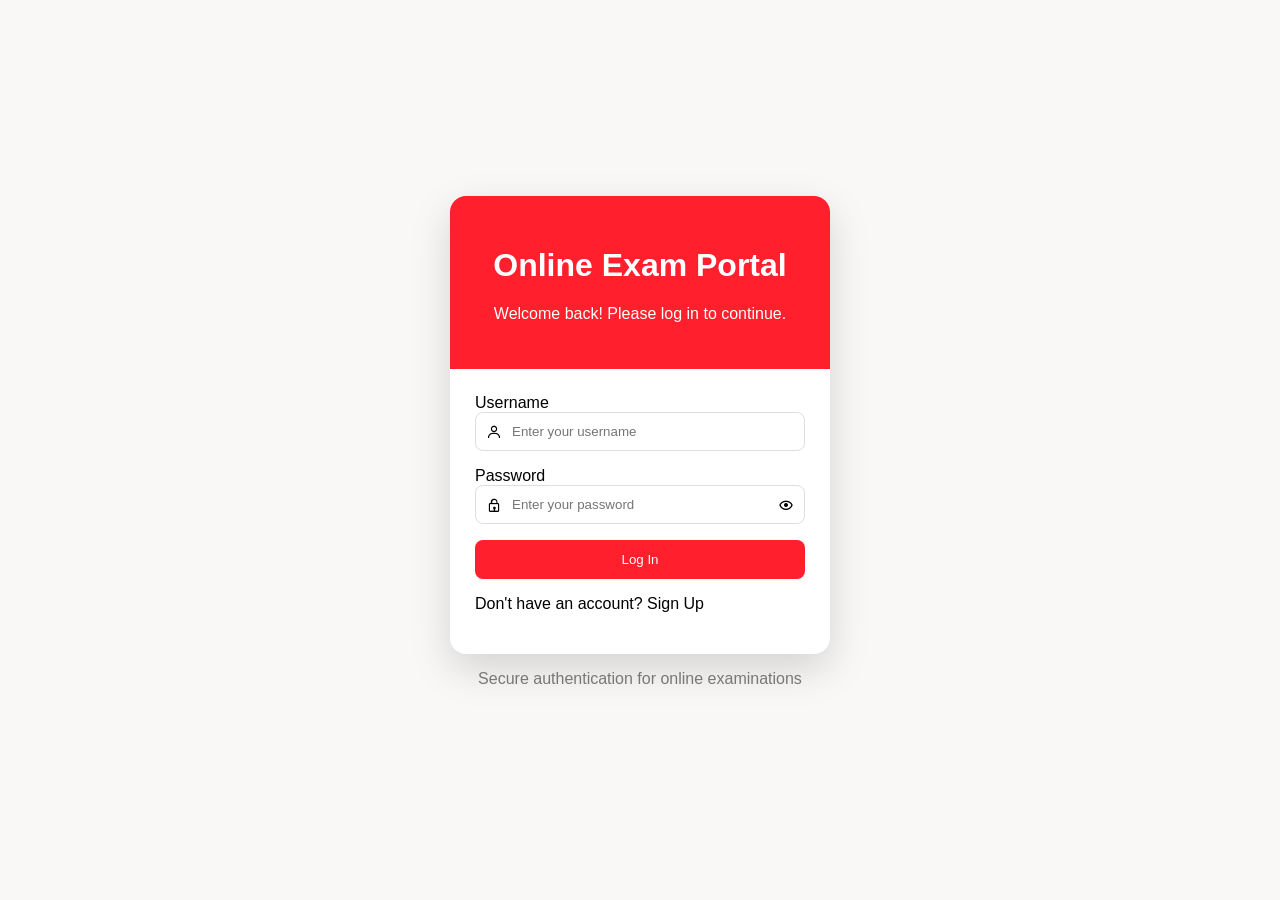
==== index.html @ a03c205d "Update index.html" ====
<!DOCTYPE html>
<html lang="en">
<head>
<meta charset="UTF-8">
<title>Online Exam Portal</title>
<link rel="stylesheet" href="style.css">
<link href="https://unpkg.com/boxicons@2.1.4/css/boxicons.min.css" rel="stylesheet">
</head>

<body>

<!-- ================= AUTH PAGE ================= -->
<div id="auth-page" class="auth-container">

  <div class="card">

    <div class="header">
      <h1>Online Exam Portal</h1>
      <p id="auth-subtitle">Welcome back! Please log in to continue.</p>
    </div>

    <div class="form">

      <!-- USERNAME -->
      <label>Username</label>
      <div class="input-box">
        <i class="bx bx-user"></i>
        <input id="username" type="text" placeholder="Enter your username">
      </div>

      <!-- EMAIL (signup only) -->
      <div id="email-field" class="hidden">
        <label>Email</label>
        <div class="input-box">
          <i class="bx bx-envelope"></i>
          <input id="email" type="email" placeholder="Enter your email">
        </div>
      </div>

      <!-- PASSWORD -->
      <label>Password</label>
      <div class="input-box">
        <i class="bx bx-lock"></i>
        <input id="password" type="password" placeholder="Enter your password">
        <i class="bx bx-show toggle" onclick="togglePassword(this)"></i>
      </div>

      <!-- CONFIRM PASSWORD (signup only) -->
      <div id="confirm-field" class="hidden">
        <label>Confirm Password</label>
        <div class="input-box">
          <i class="bx bx-lock"></i>
          <input id="confirm-password" type="password" placeholder="Confirm password">
        </div>
      </div>

      <button id="auth-button" onclick="handleAuth()">Log In</button>

      <p class="switch">
        <span id="switch-text">Don't have an account?</span>
        <a onclick="toggleMode()" id="switch-link">Sign Up</a>
      </p>

    </div>

  </div>

  <p class="footer">Secure authentication for online examinations</p>

</div>


<!-- ================= DASHBOARD ================= -->
<div id="user-dashboard-page" class="hidden">

  <!-- TOP BAR -->
  <div class="topbar">

    <div class="logo">
      <i class="bx bxs-book"></i>
      <div>
        <strong>Online Exam Portal</strong>
        <span id="welcome-text">Welcome, user!</span>
      </div>
    </div>

    <button class="logout" onclick="logout()">
      <i class="bx bx-log-out"></i> Log Out
    </button>

  </div>


  <div class="content">

    <!-- PAGE TITLE -->
    <h2>Dashboard</h2>
    <p class="subtitle">Browse and access your exams</p>


    <!-- STATS -->
    <div class="stats">

      <div class="stat red">
        <p>Total Exams</p>
        <h3>2</h3>
        <i class="bx bx-book"></i>
      </div>

      <div class="stat green">
        <p>Free Access</p>
        <h3>1</h3>
        <i class="bx bx-time"></i>
      </div>

      <div class="stat orange">
        <p>Time Sensitive</p>
        <h3>1</h3>
        <i class="bx bx-alarm"></i>
      </div>

    </div>


    <!-- SEARCH BAR -->
    <div class="search-container">

      <div class="search-bar">
        <i class="bx bx-search"></i>
        <input type="text" placeholder="Search exams by name or subject...">
      </div>

      <button class="filter-btn">
        <i class="bx bx-filter"></i> Filters
      </button>

    </div>


    <!-- AVAILABLE EXAMS -->
    <div class="exam-section">

      <h3>Available Exams (2)</h3>

    </div>
    <div id="exam-list"></div>
  </div>

</div>

<!-- ================= ADMIN DASHBOARD ================= -->
<div id="admin-dashboard-page" class="hidden">

  <!-- TOP BAR -->
  <div class="topbar">

    <div class="logo">
      <i class="bx bxs-book"></i>
      <div>
        <strong>Online Exam Portal</strong>
        <span id="admin-welcome-text">Welcome, Admin!</span>
      </div>
    </div>

    <button class="logout" onclick="logout()">
      <i class="bx bx-log-out"></i> Log Out
    </button>

  </div>


  <div class="content">

    <!-- PAGE TITLE -->
    <h2>Admin Dashboard</h2>
    <p class="subtitle">Manage exams and users</p>


    <!-- STATS -->
    <div class="stats">

      <div class="stat red">
        <p>Total Exams</p>
        <h3 id="admin-total-exams">0</h3>
        <i class="bx bx-book"></i>
      </div>

      <div class="stat green">
        <p>Total Users</p>
        <h3 id="admin-total-users">0</h3>
        <i class="bx bx-user"></i>
      </div>

      <div class="stat orange">
        <p>Active Exams</p>
        <h3 id="admin-active-exams">0</h3>
        <i class="bx bx-alarm"></i>
      </div>

    </div>


    <!-- ADMIN ACTIONS -->
    <div class="search-container">

      <button class="filter-btn" onclick="createExam()">
        <i class="bx bx-plus"></i> Create Exam
      </button>

      <button class="filter-btn" onclick="manageExams()">
        <i class="bx bx-edit"></i> Manage Exams
      </button>

      <button class="filter-btn" onclick="viewUsers()">
        <i class="bx bx-group"></i> View Users
      </button>

    </div>


    <!-- ADMIN LIST AREA -->
    <div class="exam-section">

      <h3>System Overview</h3>

      <div id="admin-panel"></div>

    </div>

  </div>

</div>
  
<div id="exam-page" class="hidden">

<h2 id="exam-title"></h2>
  
<div id="timer"></div>
  
<div class="question-box">

    <h3 id="question-text"></h3>

    <div id="options"></div>

</div>

<button onclick="nextQuestion()">Next Question</button>

</div>  

<div id="result-page" class="hidden">

  <div class="content">

    <h2>Exam Results</h2>

    <div class="result-box">

      <h3 id="result-title"></h3>

      <p class="score">
        Your Score: <strong id="score-text"></strong>
      </p>

      <p id="score-message"></p>

    </div>

    <!-- REVIEW SECTION -->
    <div class="review-section">

      <h3>Answer Review</h3>

      <div id="review-list"></div>

    </div>

    <button onclick="backToDashboard()">Back to Dashboard</button>

  </div>

</div>
  
<script src="script.js"></script>
</body>
</html>
---- style.css ----
* {
  box-sizing: border-box;
  font-family: Arial, sans-serif;
}

body {
  margin: 0;
  background: #faf7f7;
}

/* ===== AUTH ===== */
.auth-container {
  display: flex;
  flex-direction: column;
  align-items: center;
  justify-content: center;
  height: 100vh;
}

.card {
  width: 380px;
  background: white;
  border-radius: 16px;
  overflow: hidden;
  box-shadow: 0 15px 40px rgba(0,0,0,0.15);
}

.header {
  background: #ff1f2d;
  color: white;
  padding: 30px;
  text-align: center;
}

.form {
  padding: 25px;
}

.input-box {
  display: flex;
  align-items: center;
  border: 1px solid #ddd;
  border-radius: 8px;
  padding: 10px;
  margin-bottom: 16px;
}

.input-box input {
  border: none;
  outline: none;
  flex: 1;
  margin-left: 8px;
}

button {
  width: 100%;
  background: #ff1f2d;
  color: white;
  border: none;
  padding: 12px;
  border-radius: 8px;
  cursor: pointer;
}

.footer {
  margin-top: 16px;
  color: #777;
}

/* ===== DASHBOARD ===== */
.hidden {
  display: none;
}

.topbar {
  background: white;
  display: flex;
  justify-content: space-between;
  align-items: center;
  padding: 15px 30px;
  box-shadow: 0 2px 10px rgba(0,0,0,0.1);
}

.logo {
  display: flex;
  align-items: center;
  gap: 10px;
}

.logout {
  width: auto;
  padding: 8px 14px;
}

.content {
  padding: 30px;
}

.subtitle {
  color: #666;
}

.stats {
  display: flex;
  gap: 20px;
  margin: 20px 0;
}

.stat {
  background: white;
  flex: 1;
  padding: 20px;
  border-radius: 12px;
  box-shadow: 0 4px 10px rgba(0,0,0,0.1);
  position: relative;
}

.stat i {
  position: absolute;
  right: 20px;
  top: 20px;
  font-size: 28px;
}

.red { border-left: 5px solid #ff1f2d; }
.green { border-left: 5px solid #22c55e; }
.orange { border-left: 5px solid #f97316; }

.search {
  background: white;
  padding: 15px;
  border-radius: 12px;
  display: flex;
  gap: 10px;
  align-items: center;
  box-shadow: 0 4px 10px rgba(0,0,0,0.1);
}

.search input {
  flex: 1;
  border: none;
  outline: none;
}

.exam-list {
  margin-top: 30px;
}

.exam-card{
    display: flex;
    justify-content: space-between;
    align-items: center;

    padding: 15px;
    border-radius: 10px;
    border: 1px solid #ddd;
    margin-bottom: 15px;
    background: white;
}

.exam-info{
    max-width: 75%;
}

.exam {
  background: white;
  padding: 20px;
  border-radius: 12px;
  margin-bottom: 16px;
  display: flex;
  justify-content: space-between;
  box-shadow: 0 4px 10px rgba(0,0,0,0.1);
}

#timer{
    font-size:18px;
    font-weight:bold;
    margin-bottom:20px;
    color:#d9534f;
}

#options{
    display:grid;
    grid-template-columns:1fr 1fr;
    gap:30px;
    margin-bottom: 30px;
}

#options button{
    padding:12px;
    font-size:16px;
    width:100%;
}

#options button.selected {
    background-color: #E07070;
    color: white;
}

.review-section{
    margin-top:30px;
}

.review-item{
    background:white;
    padding:15px;
    margin-bottom:15px;
    border-radius:8px;
}

.tag {
  padding: 4px 10px;
  border-radius: 20px;
  font-size: 12px;
  margin-right: 6px;
}

.tag.blue { background: #e0edff; color: #2563eb; }
.tag.green { background: #dcfce7; color: #16a34a; }
.tag.orange { background: #ffedd5; color: #ea580c; }
.tag.red { background: #fee2e2; color: #dc2626; }

.start {
  width: auto;
  padding: 10px 16px;
}
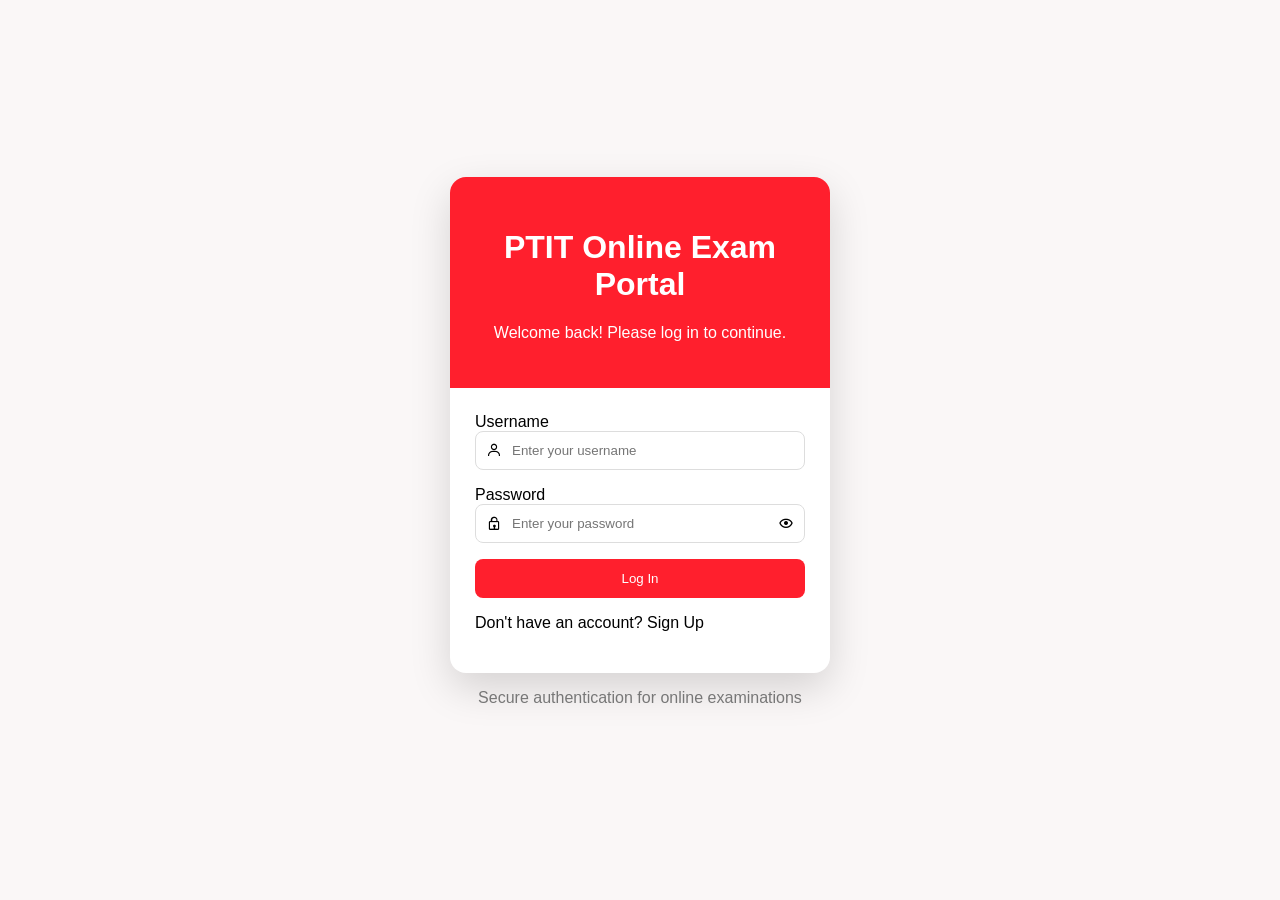
==== commit cc29dfab: "Update index.html" ====
--- a/index.html
+++ b/index.html
@@ -2,7 +2,7 @@
 <html lang="en">
 <head>
 <meta charset="UTF-8">
-<title>Online Exam Portal</title>
+<title>PTIT Online Exam Portal</title>
 <link rel="stylesheet" href="style.css">
 <link href="https://unpkg.com/boxicons@2.1.4/css/boxicons.min.css" rel="stylesheet">
 </head>
@@ -15,7 +15,7 @@
   <div class="card">
 
     <div class="header">
-      <h1>Online Exam Portal</h1>
+      <h1>PTIT Online Exam Portal</h1>
       <p id="auth-subtitle">Welcome back! Please log in to continue.</p>
     </div>
 
@@ -203,9 +203,7 @@
     <!-- ADMIN ACTIONS -->
     <div class="search-container">
 
-      <button class="filter-btn" onclick="createExam()">
-        <i class="bx bx-plus"></i> Create Exam
-      </button>
+      <button onclick="openCreateExam()">Create Exam</button>
 
       <button class="filter-btn" onclick="manageExams()">
         <i class="bx bx-edit"></i> Manage Exams
@@ -226,6 +224,33 @@
       <div id="admin-panel"></div>
 
     </div>
+
+  </div>
+
+</div>
+
+<div id="create-exam-page" class="hidden">
+
+  <div class="topbar">
+    <div class="logo">
+      <i class="bx bxs-book"></i>
+      <strong>Create Exam</strong>
+    </div>
+
+    <button onclick="backToAdmin()">← Back</button>
+  </div>
+
+  <div class="content">
+
+    <h2>Create New Exam</h2>
+
+    <input id="exam-title" placeholder="Exam title">
+
+    <div id="question-container"></div>
+
+    <button onclick="addQuestion()">Add Question</button>
+
+    <button onclick="saveExam()">Save Exam</button>
 
   </div>
 
@@ -263,7 +288,7 @@
         Your Score: <strong id="score-text"></strong>
       </p>
 
-      <p id="score-message"></p>
+      <p id="score-text"></p>
 
     </div>
 
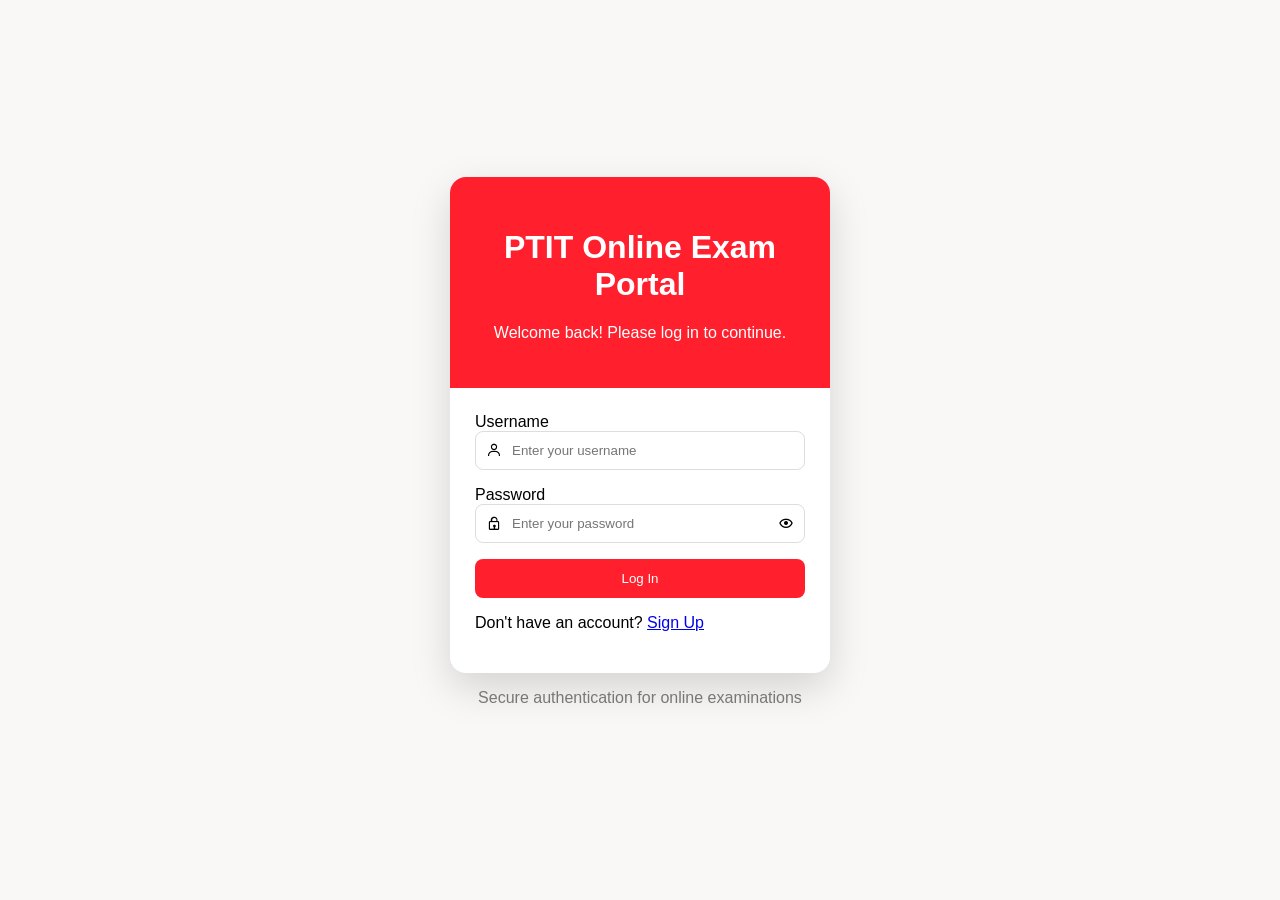
==== commit 656fb995: "Add files via upload" ====
--- a/index.html
+++ b/index.html
@@ -1,312 +1,74 @@
-<!DOCTYPE html>
-<html lang="en">
-<head>
-<meta charset="UTF-8">
-<title>PTIT Online Exam Portal</title>
-<link rel="stylesheet" href="style.css">
-<link href="https://unpkg.com/boxicons@2.1.4/css/boxicons.min.css" rel="stylesheet">
-</head>
-
-<body>
-
-<!-- ================= AUTH PAGE ================= -->
-<div id="auth-page" class="auth-container">
-
-  <div class="card">
-
-    <div class="header">
-      <h1>PTIT Online Exam Portal</h1>
-      <p id="auth-subtitle">Welcome back! Please log in to continue.</p>
-    </div>
-
-    <div class="form">
-
-      <!-- USERNAME -->
-      <label>Username</label>
-      <div class="input-box">
-        <i class="bx bx-user"></i>
-        <input id="username" type="text" placeholder="Enter your username">
-      </div>
-
-      <!-- EMAIL (signup only) -->
-      <div id="email-field" class="hidden">
-        <label>Email</label>
-        <div class="input-box">
-          <i class="bx bx-envelope"></i>
-          <input id="email" type="email" placeholder="Enter your email">
-        </div>
-      </div>
-
-      <!-- PASSWORD -->
-      <label>Password</label>
-      <div class="input-box">
-        <i class="bx bx-lock"></i>
-        <input id="password" type="password" placeholder="Enter your password">
-        <i class="bx bx-show toggle" onclick="togglePassword(this)"></i>
-      </div>
-
-      <!-- CONFIRM PASSWORD (signup only) -->
-      <div id="confirm-field" class="hidden">
-        <label>Confirm Password</label>
-        <div class="input-box">
-          <i class="bx bx-lock"></i>
-          <input id="confirm-password" type="password" placeholder="Confirm password">
-        </div>
-      </div>
-
-      <button id="auth-button" onclick="handleAuth()">Log In</button>
-
-      <p class="switch">
-        <span id="switch-text">Don't have an account?</span>
-        <a onclick="toggleMode()" id="switch-link">Sign Up</a>
-      </p>
-
-    </div>
-
-  </div>
-
-  <p class="footer">Secure authentication for online examinations</p>
-
-</div>
-
-
-<!-- ================= DASHBOARD ================= -->
-<div id="user-dashboard-page" class="hidden">
-
-  <!-- TOP BAR -->
-  <div class="topbar">
-
-    <div class="logo">
-      <i class="bx bxs-book"></i>
-      <div>
-        <strong>Online Exam Portal</strong>
-        <span id="welcome-text">Welcome, user!</span>
-      </div>
-    </div>
-
-    <button class="logout" onclick="logout()">
-      <i class="bx bx-log-out"></i> Log Out
-    </button>
-
-  </div>
-
-
-  <div class="content">
-
-    <!-- PAGE TITLE -->
-    <h2>Dashboard</h2>
-    <p class="subtitle">Browse and access your exams</p>
-
-
-    <!-- STATS -->
-    <div class="stats">
-
-      <div class="stat red">
-        <p>Total Exams</p>
-        <h3>2</h3>
-        <i class="bx bx-book"></i>
-      </div>
-
-      <div class="stat green">
-        <p>Free Access</p>
-        <h3>1</h3>
-        <i class="bx bx-time"></i>
-      </div>
-
-      <div class="stat orange">
-        <p>Time Sensitive</p>
-        <h3>1</h3>
-        <i class="bx bx-alarm"></i>
-      </div>
-
-    </div>
-
-
-    <!-- SEARCH BAR -->
-    <div class="search-container">
-
-      <div class="search-bar">
-        <i class="bx bx-search"></i>
-        <input type="text" placeholder="Search exams by name or subject...">
-      </div>
-
-      <button class="filter-btn">
-        <i class="bx bx-filter"></i> Filters
-      </button>
-
-    </div>
-
-
-    <!-- AVAILABLE EXAMS -->
-    <div class="exam-section">
-
-      <h3>Available Exams (2)</h3>
-
-    </div>
-    <div id="exam-list"></div>
-  </div>
-
-</div>
-
-<!-- ================= ADMIN DASHBOARD ================= -->
-<div id="admin-dashboard-page" class="hidden">
-
-  <!-- TOP BAR -->
-  <div class="topbar">
-
-    <div class="logo">
-      <i class="bx bxs-book"></i>
-      <div>
-        <strong>Online Exam Portal</strong>
-        <span id="admin-welcome-text">Welcome, Admin!</span>
-      </div>
-    </div>
-
-    <button class="logout" onclick="logout()">
-      <i class="bx bx-log-out"></i> Log Out
-    </button>
-
-  </div>
-
-
-  <div class="content">
-
-    <!-- PAGE TITLE -->
-    <h2>Admin Dashboard</h2>
-    <p class="subtitle">Manage exams and users</p>
-
-
-    <!-- STATS -->
-    <div class="stats">
-
-      <div class="stat red">
-        <p>Total Exams</p>
-        <h3 id="admin-total-exams">0</h3>
-        <i class="bx bx-book"></i>
-      </div>
-
-      <div class="stat green">
-        <p>Total Users</p>
-        <h3 id="admin-total-users">0</h3>
-        <i class="bx bx-user"></i>
-      </div>
-
-      <div class="stat orange">
-        <p>Active Exams</p>
-        <h3 id="admin-active-exams">0</h3>
-        <i class="bx bx-alarm"></i>
-      </div>
-
-    </div>
-
-
-    <!-- ADMIN ACTIONS -->
-    <div class="search-container">
-
-      <button onclick="openCreateExam()">Create Exam</button>
-
-      <button class="filter-btn" onclick="manageExams()">
-        <i class="bx bx-edit"></i> Manage Exams
-      </button>
-
-      <button class="filter-btn" onclick="viewUsers()">
-        <i class="bx bx-group"></i> View Users
-      </button>
-
-    </div>
-
-
-    <!-- ADMIN LIST AREA -->
-    <div class="exam-section">
-
-      <h3>System Overview</h3>
-
-      <div id="admin-panel"></div>
-
-    </div>
-
-  </div>
-
-</div>
-
-<div id="create-exam-page" class="hidden">
-
-  <div class="topbar">
-    <div class="logo">
-      <i class="bx bxs-book"></i>
-      <strong>Create Exam</strong>
-    </div>
-
-    <button onclick="backToAdmin()">← Back</button>
-  </div>
-
-  <div class="content">
-
-    <h2>Create New Exam</h2>
-
-    <input id="exam-title" placeholder="Exam title">
-
-    <div id="question-container"></div>
-
-    <button onclick="addQuestion()">Add Question</button>
-
-    <button onclick="saveExam()">Save Exam</button>
-
-  </div>
-
-</div>
-  
-<div id="exam-page" class="hidden">
-
-<h2 id="exam-title"></h2>
-  
-<div id="timer"></div>
-  
-<div class="question-box">
-
-    <h3 id="question-text"></h3>
-
-    <div id="options"></div>
-
-</div>
-
-<button onclick="nextQuestion()">Next Question</button>
-
-</div>  
-
-<div id="result-page" class="hidden">
-
-  <div class="content">
-
-    <h2>Exam Results</h2>
-
-    <div class="result-box">
-
-      <h3 id="result-title"></h3>
-
-      <p class="score">
-        Your Score: <strong id="score-text"></strong>
-      </p>
-
-      <p id="score-text"></p>
-
-    </div>
-
-    <!-- REVIEW SECTION -->
-    <div class="review-section">
-
-      <h3>Answer Review</h3>
-
-      <div id="review-list"></div>
-
-    </div>
-
-    <button onclick="backToDashboard()">Back to Dashboard</button>
-
-  </div>
-
-</div>
-  
-<script src="script.js"></script>
-</body>
-</html>
+<!DOCTYPE html>
+<html lang="en">
+<head>
+    <meta charset="UTF-8">
+    <title>PTIT Online Exam Portal</title>
+
+    <link rel="stylesheet" href="style.css">
+    <link href="https://unpkg.com/boxicons@2.1.4/css/boxicons.min.css" rel="stylesheet">
+
+</head>
+
+<body>
+
+<div class="auth-container">
+
+    <div class="card">
+
+        <div class="header">
+            <h1>PTIT Online Exam Portal</h1>
+            <p id="auth-subtitle">Welcome back! Please log in to continue.</p>
+        </div>
+
+        <div class="form">
+
+            <!-- USERNAME -->
+            <label>Username</label>
+            <div class="input-box">
+                <i class="bx bx-user"></i>
+                <input id="username" type="text" placeholder="Enter your username">
+            </div>
+
+            <!-- EMAIL -->
+            <div id="email-field" class="hidden">
+                <label>Email</label>
+                <div class="input-box">
+                    <i class="bx bx-envelope"></i>
+                    <input id="email" type="email" placeholder="Enter your email">
+                </div>
+            </div>
+
+            <!-- PASSWORD -->
+            <label>Password</label>
+            <div class="input-box">
+                <i class="bx bx-lock"></i>
+                <input id="password" type="password" placeholder="Enter your password">
+                <i class="bx bx-show toggle" onclick="togglePassword(this)"></i>
+            </div>
+
+            <!-- CONFIRM PASSWORD -->
+            <div id="confirm-field" class="hidden">
+                <label>Confirm Password</label>
+                <div class="input-box">
+                    <i class="bx bx-lock"></i>
+                    <input id="confirm-password" type="password" placeholder="Confirm password">
+                </div>
+            </div>
+
+            <button id="auth-button">Log In</button>
+
+            <p class="switch">
+                <span id="switch-text">Don't have an account?</span>
+                <a href="#" onclick="toggleMode()" id="switch-link">Sign Up</a>
+            </p>
+
+        </div>
+
+    </div>
+
+    <p class="footer">Secure authentication for online examinations</p>
+
+</div>
+<script src="script.js"></script>
+</body>
+</html>
--- a/style.css
+++ b/style.css
@@ -225,9 +225,23 @@
   padding: 10px 16px;
 }
 
-
-
-
-
-
-
+.student-table{
+    width:100%;
+    border-collapse: collapse;
+    margin-top:20px;
+}
+
+.student-table th,
+.student-table td{
+    border:1px solid #ddd;
+    padding:10px;
+    text-align:left;
+}
+
+.student-table th{
+    background:#f4f4f4;
+}
+
+.student-table tr:nth-child(even){
+    background:#fafafa;
+}
